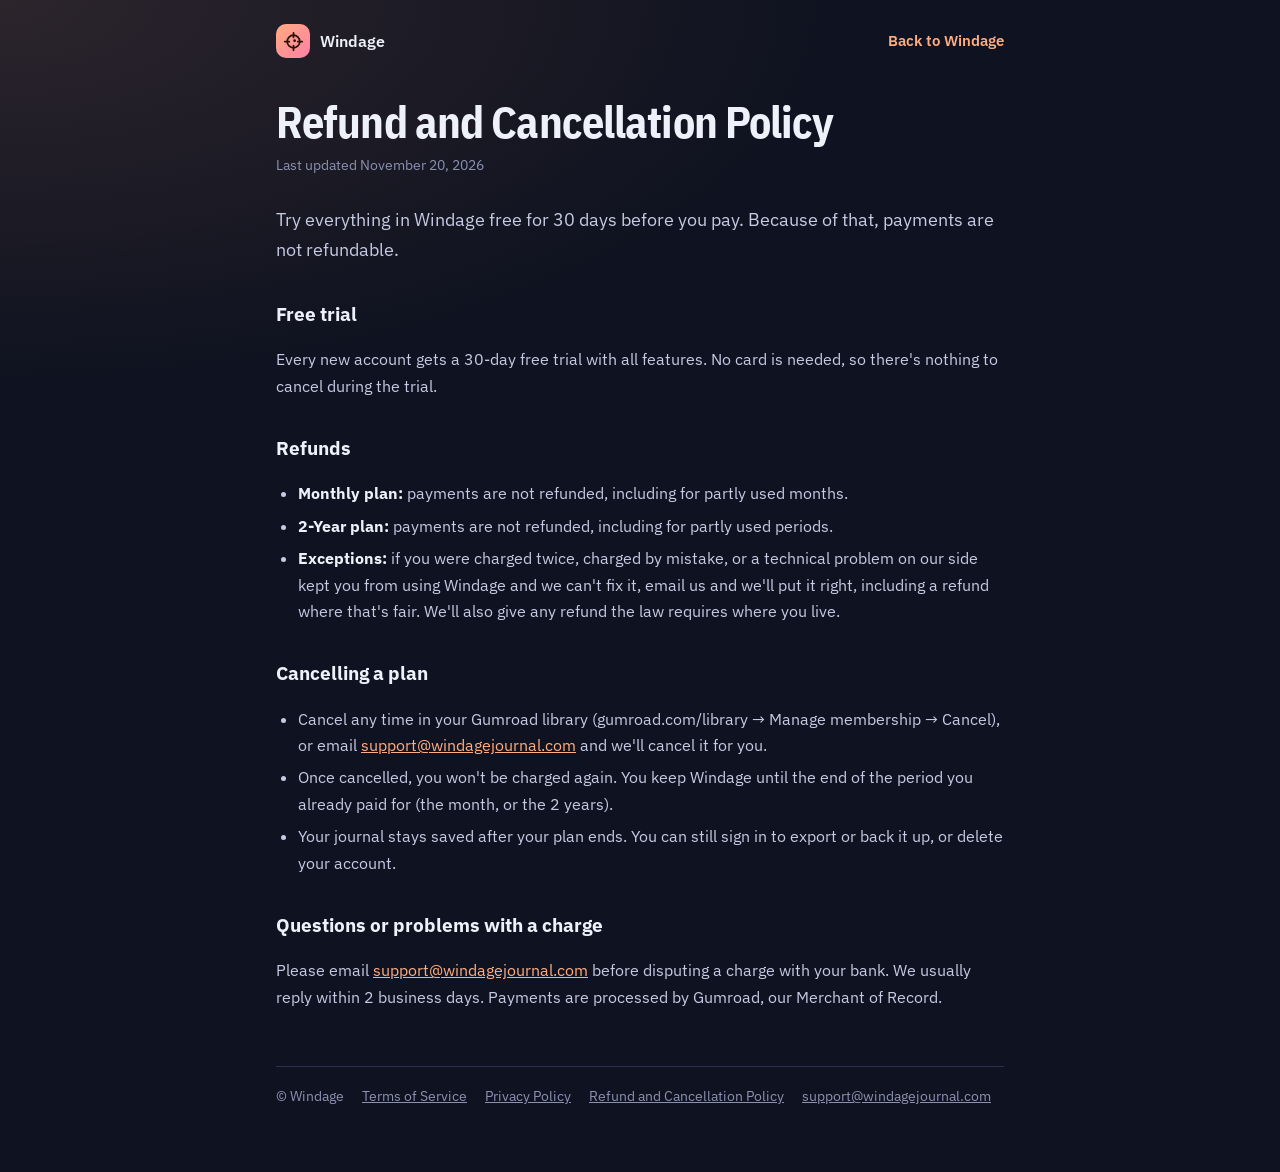
==== refunds.html @ ffdbdabc "Add files via upload" ====
<!DOCTYPE html>
<html lang="en">
<head>
  <meta charset="UTF-8">
  <meta name="viewport" content="width=device-width, initial-scale=1, viewport-fit=cover">
  <title>Refund and Cancellation Policy · Windage</title>
  <meta name="description" content="Windage refund and cancellation policy: 30-day free trial, then non-refundable plans you can cancel any time.">
  <meta name="theme-color" content="#0f1220">
  <link rel="icon" href="icon-192.png" type="image/png">
  <link rel="preconnect" href="https://fonts.googleapis.com">
  <link rel="preconnect" href="https://fonts.gstatic.com" crossorigin>
  <link href="https://fonts.googleapis.com/css2?family=IBM+Plex+Sans+Condensed:wght@600;700&family=IBM+Plex+Sans:wght@400;500;600&display=swap" rel="stylesheet">
  <style>
    :root { --bg: #0f1220; --surface: #161a2c; --line: #2a3050; --ink: #eef0fa; --ink-2: #c6cae2; --mute: #8b91b1; --accent: #ffad80; --accent-2: #ff7fa6; --accent-ink: #2a1206; color-scheme: dark; }
    * { box-sizing: border-box; }
    body { margin: 0; background: radial-gradient(120% 60% at 0% 0%, color-mix(in srgb, var(--accent) 12%, transparent), transparent 55%), var(--bg); color: var(--ink); font: 400 16px/1.65 'IBM Plex Sans', system-ui, -apple-system, 'Segoe UI', sans-serif; -webkit-font-smoothing: antialiased; }
    .wrap { max-width: 760px; margin: 0 auto; padding: max(24px, env(safe-area-inset-top, 0px)) max(16px, env(safe-area-inset-right, 0px)) 64px max(16px, env(safe-area-inset-left, 0px)); }
    header { display: flex; justify-content: space-between; align-items: center; gap: 12px; margin-bottom: 40px; }
    .brand { display: flex; align-items: center; gap: 10px; color: var(--ink); text-decoration: none; font-weight: 600; }
    .mark { display: inline-grid; place-items: center; width: 34px; height: 34px; border-radius: 10px; background: linear-gradient(135deg, var(--accent), var(--accent-2)); color: var(--accent-ink); }
    .mark svg { width: 21px; height: 21px; }
    .back { color: var(--accent); text-decoration: none; font-weight: 600; font-size: 15px; }
    h1 { font: 700 clamp(32px, 5vw, 44px)/1.1 'IBM Plex Sans Condensed', 'IBM Plex Sans', sans-serif; letter-spacing: -0.02em; margin: 0 0 8px; }
    .updated { color: var(--mute); font-size: 14px; margin: 0 0 28px; }
    .lead { font-size: 18px; color: var(--ink-2); margin-bottom: 8px; }
    h2 { font-size: 19px; margin: 34px 0 8px; }
    p, li { color: var(--ink-2); }
    ul { padding-left: 22px; }
    li { margin: 6px 0; }
    a { color: var(--accent); }
    strong { color: var(--ink); }
    .box { background: var(--surface); border: 1px solid var(--line); border-radius: 14px; padding: 16px 18px; margin: 20px 0; }
    footer { margin-top: 56px; padding-top: 18px; border-top: 1px solid var(--line); display: flex; flex-wrap: wrap; gap: 8px 18px; font-size: 14px; color: var(--mute); }
    footer a { color: var(--mute); }
  </style>
</head>
<body>
  <div class="wrap">
    <header>
      <a class="brand" href="./"><span class="mark"><svg viewBox="0 0 24 24" aria-hidden="true"><circle cx="12" cy="12" r="7.2" fill="none" stroke="currentColor" stroke-width="2"/><path d="M12 2v5.2M12 16.8V22M2 12h5.2M16.8 12H22" stroke="currentColor" stroke-width="2" stroke-linecap="round"/><circle cx="13.3" cy="11" r="1.6" fill="currentColor"/></svg></span>Windage</a>
      <a class="back" href="./">Back to Windage</a>
    </header>
    <main>
      <h1>Refund and Cancellation Policy</h1>
      <p class="updated">Last updated November 20, 2026</p>
      <p class="lead">Try everything in Windage free for 30 days before you pay. Because of that, payments are not refundable.</p>
      <h2>Free trial</h2>
      <p>Every new account gets a 30-day free trial with all features. No card is needed, so there's nothing to cancel during the trial.</p>
      <h2>Refunds</h2>
      <ul>
        <li><strong>Monthly plan:</strong> payments are not refunded, including for partly used months.</li>
        <li><strong>2-Year plan:</strong> payments are not refunded, including for partly used periods.</li>
        <li><strong>Exceptions:</strong> if you were charged twice, charged by mistake, or a technical problem on our side kept you from using Windage and we can't fix it, email us and we'll put it right, including a refund where that's fair. We'll also give any refund the law requires where you live.</li>
      </ul>
      <h2>Cancelling a plan</h2>
      <ul>
        <li>Cancel any time in your Gumroad library (gumroad.com/library → Manage membership → Cancel), or email <a href="mailto:support@windagejournal.com">support@windagejournal.com</a> and we'll cancel it for you.</li>
        <li>Once cancelled, you won't be charged again. You keep Windage until the end of the period you already paid for (the month, or the 2 years).</li>
        <li>Your journal stays saved after your plan ends. You can still sign in to export or back it up, or delete your account.</li>
      </ul>
      <h2>Questions or problems with a charge</h2>
      <p>Please email <a href="mailto:support@windagejournal.com">support@windagejournal.com</a> before disputing a charge with your bank. We usually reply within 2 business days. Payments are processed by Gumroad, our Merchant of Record.</p>
    </main>
    <footer>
      <span>© Windage</span>
      <a href="terms.html">Terms of Service</a>
      <a href="privacy.html">Privacy Policy</a>
      <a href="refunds.html">Refund and Cancellation Policy</a>
      <a href="mailto:support@windagejournal.com">support@windagejournal.com</a>
    </footer>
  </div>
</body>
</html>
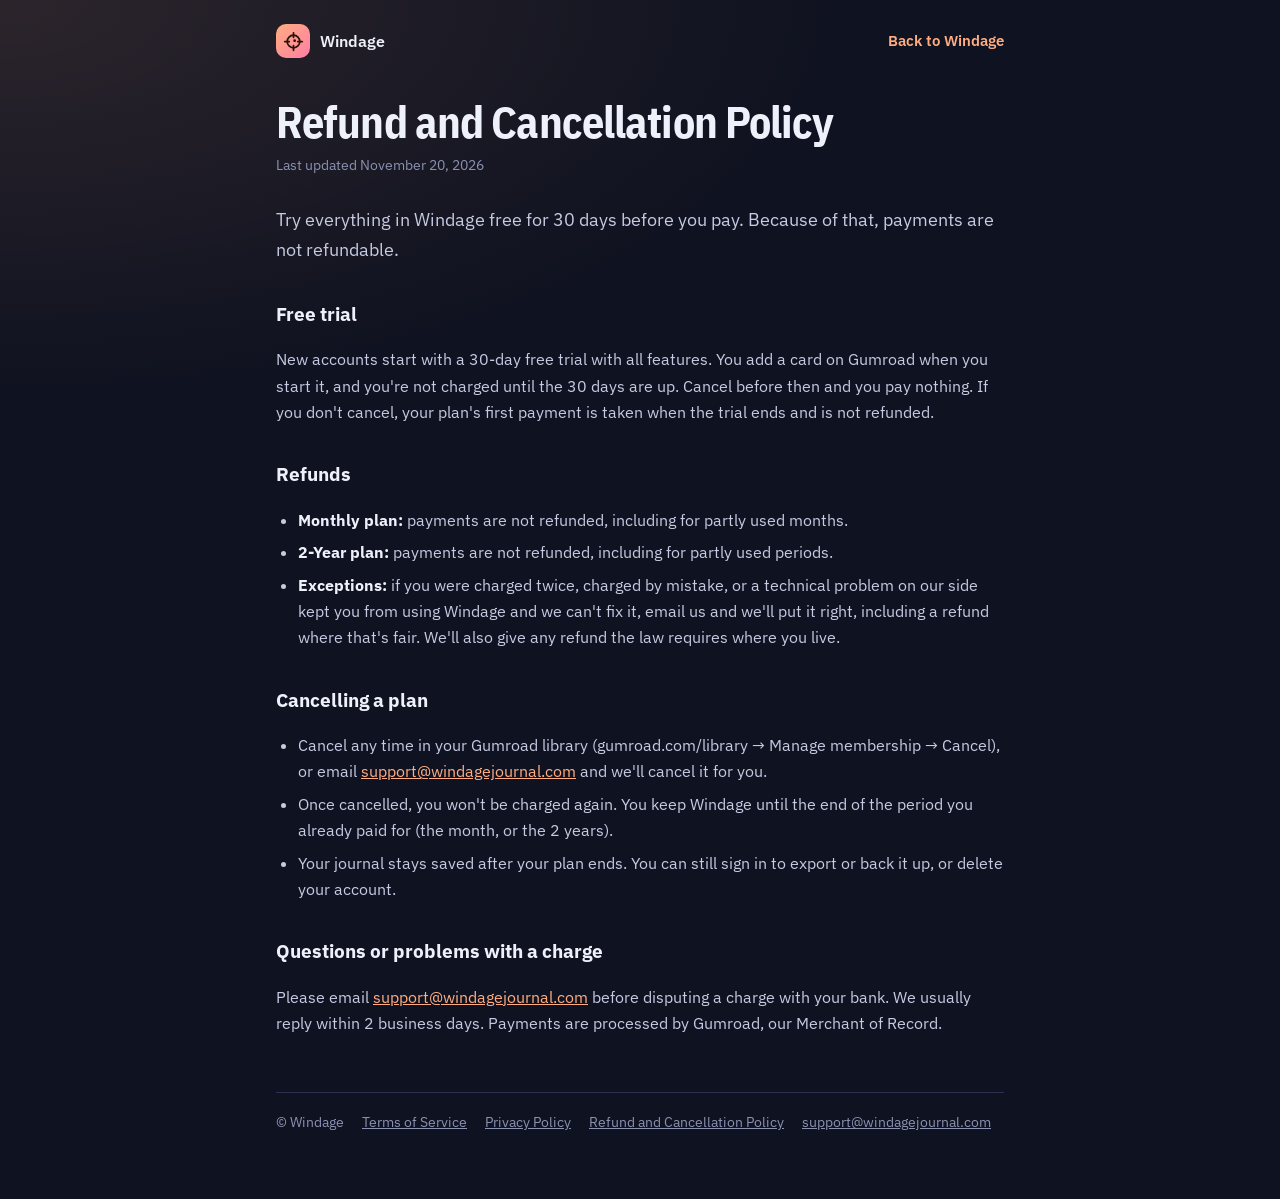
==== commit 5b7869ee: "Add files via upload" ====
--- a/refunds.html
+++ b/refunds.html
@@ -45,7 +45,7 @@
       <p class="updated">Last updated November 20, 2026</p>
       <p class="lead">Try everything in Windage free for 30 days before you pay. Because of that, payments are not refundable.</p>
       <h2>Free trial</h2>
-      <p>Every new account gets a 30-day free trial with all features. No card is needed, so there's nothing to cancel during the trial.</p>
+      <p>New accounts start with a 30-day free trial with all features. You add a card on Gumroad when you start it, and you're not charged until the 30 days are up. Cancel before then and you pay nothing. If you don't cancel, your plan's first payment is taken when the trial ends and is not refunded.</p>
       <h2>Refunds</h2>
       <ul>
         <li><strong>Monthly plan:</strong> payments are not refunded, including for partly used months.</li>
